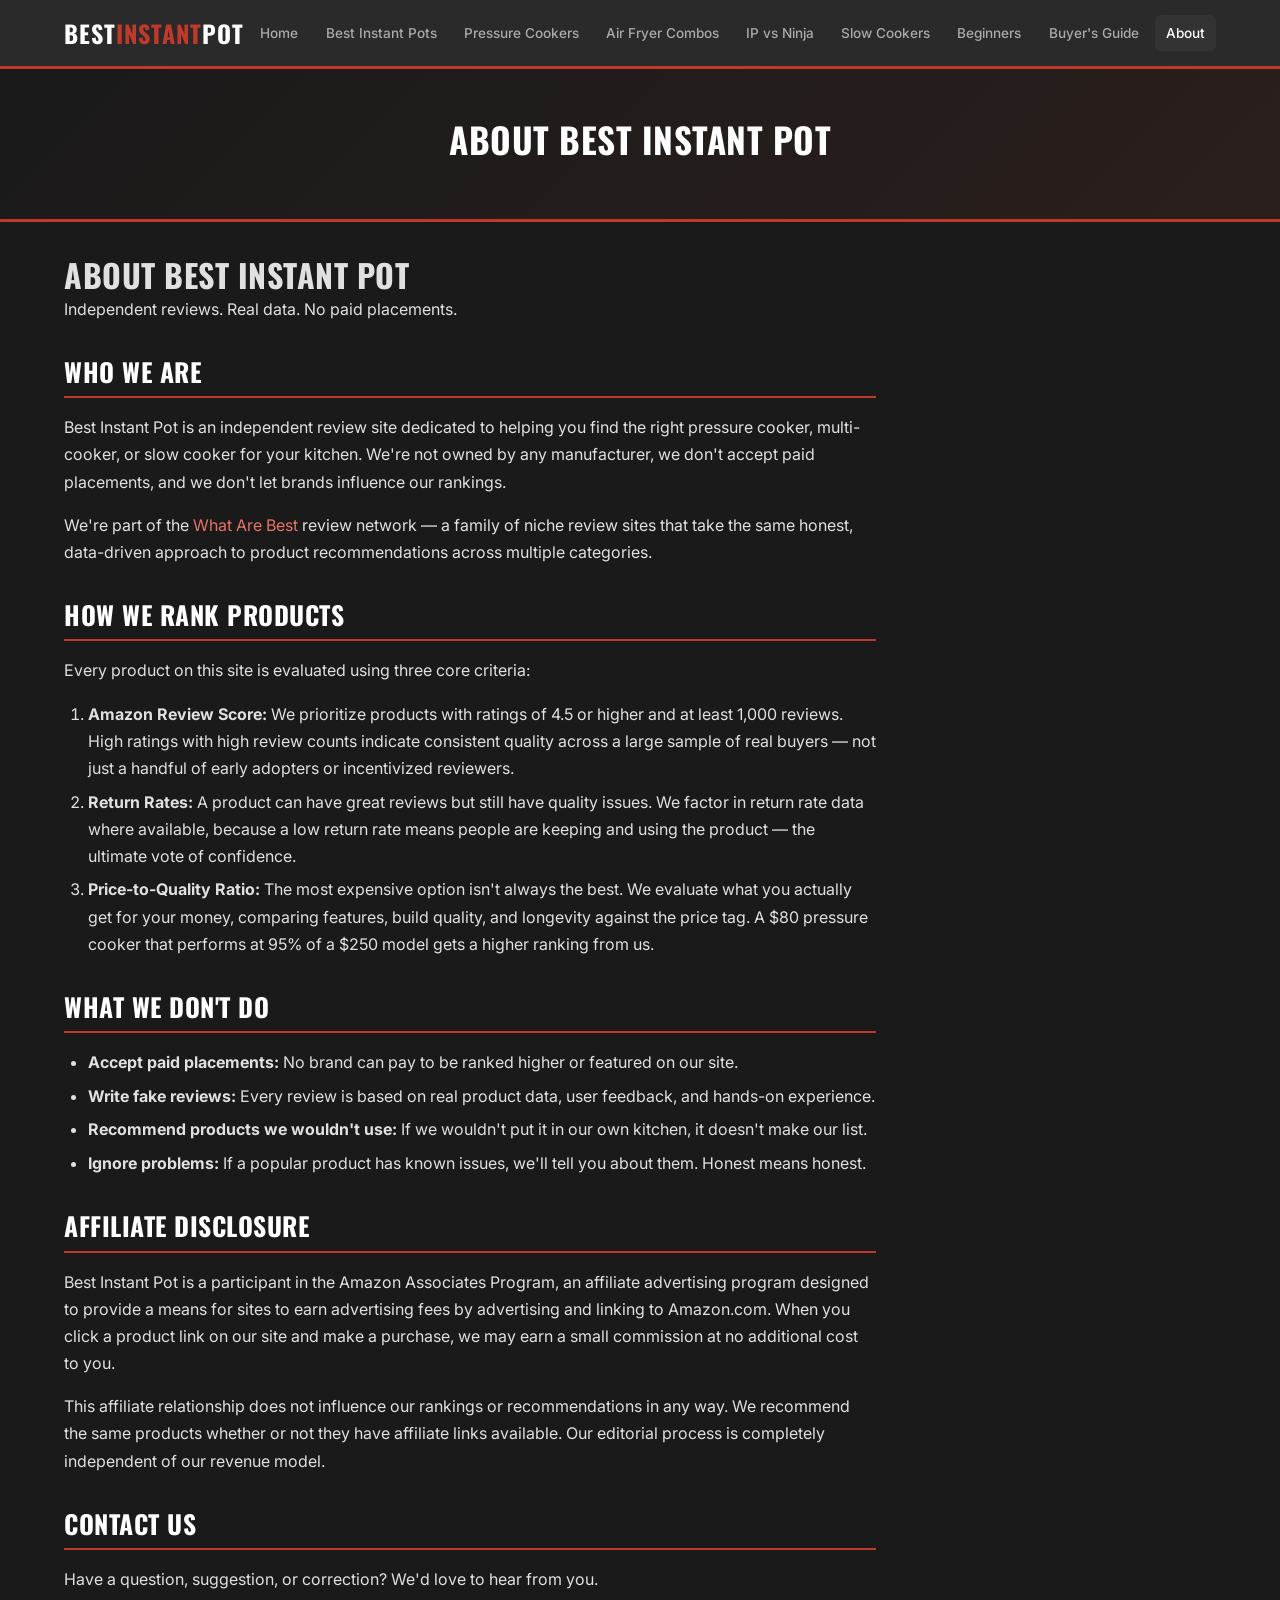
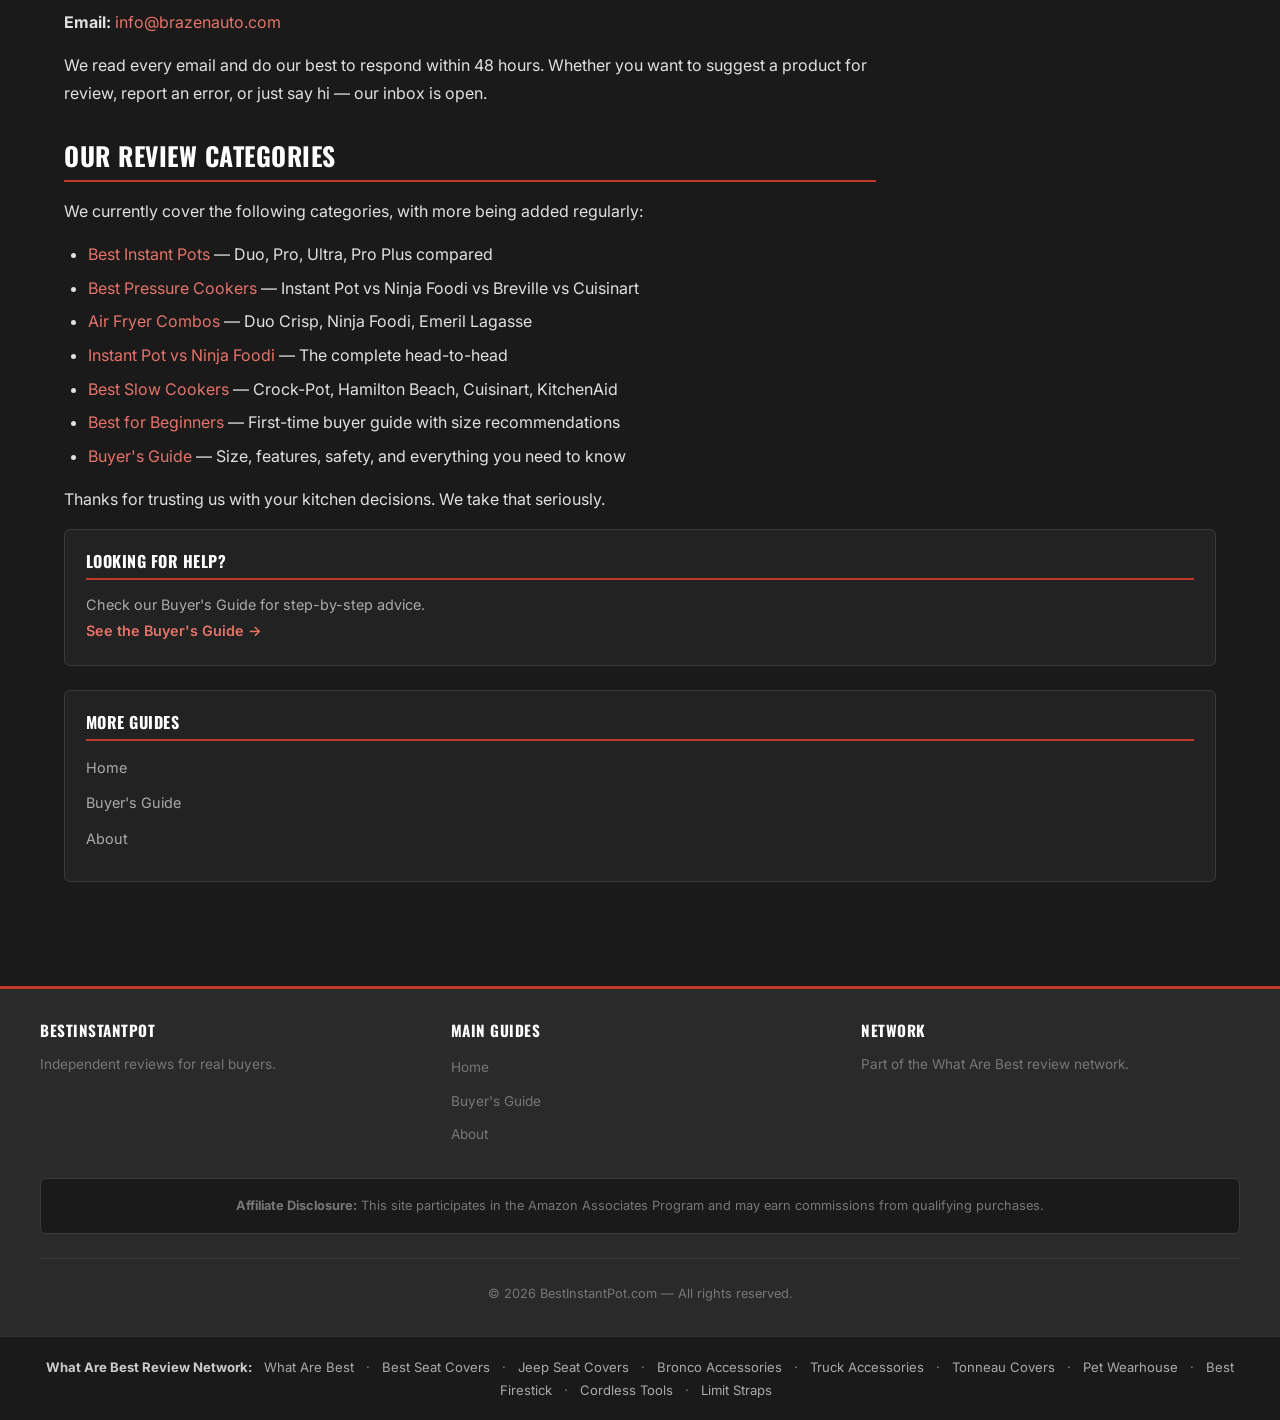
==== about.html @ 93390dc0 "Dark theme upgrade + SEO fixes (canonical URLs, CSS layout, network footer)" ====
<!DOCTYPE html>
<html lang="en">
<head>
<meta charset="UTF-8">
<meta name="viewport" content="width=device-width,initial-scale=1.0">
<title>About Best Instant Pot — Independent Pressure Cooker Reviews</title>
<meta name="description" content="We're an independent review site for pressure cookers, Instant Pots, and multi-cookers. No paid placements — just honest rankings based on real data.">
<link rel="canonical" href="https://bestinstantpot.com/about.html">
<link rel="preconnect" href="https://fonts.googleapis.com">
<link href="https://fonts.googleapis.com/css2?family=Inter:wght@400;500;600;700&family=Oswald:wght@400;500;600;700&display=swap" rel="stylesheet">
<link rel="stylesheet" href="css/style.css">
<meta property="og:type" content="article">
<meta property="og:title" content="About Best Instant Pot — Independent Pressure Cooker Reviews">
<meta property="og:url" content="https://bestinstantpot.com/about.html">
<meta property="og:description" content="We're an independent review site for pressure cookers, Instant Pots, and multi-cookers. No paid placements — just honest rankings based on real data.">
<meta property="og:site_name" content="BestInstantPot.com">
<meta name="twitter:card" content="summary">
<script type="application/ld+json">{"@context":"https://schema.org","@type":"Article","headline":"About Best Instant Pot — Independent Pressure Cooker Reviews","description":"We're an independent review site for pressure cookers, Instant Pots, and multi-cookers. No paid placements — just honest rankings based on real data.","publisher":{"@type":"Organization","name":"What Are Best"}}</script>
</head>
<body>
<header class="site-header">
  <div class="header-inner">
    <a href="index.html" class="logo">BEST<span>INSTANT</span>POT</a>
    <button class="nav-toggle" aria-label="Toggle navigation" aria-expanded="false">☰</button>
    <nav class="main-nav" role="navigation"><ul><li><a href="index.html">Home</a></li><li><a href="best-instant-pots.html">Best Instant Pots</a></li><li><a href="best-pressure-cookers.html">Pressure Cookers</a></li><li><a href="instant-pot-air-fryer-combos.html">Air Fryer Combos</a></li><li><a href="instant-pot-vs-ninja-foodi.html">IP vs Ninja</a></li><li><a href="best-slow-cookers.html">Slow Cookers</a></li><li><a href="best-for-beginners.html">Beginners</a></li><li><a href="buyers-guide.html">Buyer's Guide</a></li><li><a href="about.html">About</a></li></ul></nav>
  </div>
</header>
<section class="page-hero">
  <h1>About Best Instant Pot</h1>
</section>
<div class="container">
  <div class="content-grid">
    <main class="article-content">


<h1>About Best Instant Pot</h1>
    <p class="subtitle">Independent reviews. Real data. No paid placements.</p>

    <h2>Who We Are</h2>
    <p>Best Instant Pot is an independent review site dedicated to helping you find the right pressure cooker, multi-cooker, or slow cooker for your kitchen. We're not owned by any manufacturer, we don't accept paid placements, and we don't let brands influence our rankings.</p>

    <p>We're part of the <a href="https://whatarebest.com">What Are Best</a> review network — a family of niche review sites that take the same honest, data-driven approach to product recommendations across multiple categories.</p>

    <h2>How We Rank Products</h2>
    <p>Every product on this site is evaluated using three core criteria:</p>

    <ol>
      <li><strong>Amazon Review Score:</strong> We prioritize products with ratings of 4.5 or higher and at least 1,000 reviews. High ratings with high review counts indicate consistent quality across a large sample of real buyers — not just a handful of early adopters or incentivized reviewers.</li>
      <li><strong>Return Rates:</strong> A product can have great reviews but still have quality issues. We factor in return rate data where available, because a low return rate means people are keeping and using the product — the ultimate vote of confidence.</li>
      <li><strong>Price-to-Quality Ratio:</strong> The most expensive option isn't always the best. We evaluate what you actually get for your money, comparing features, build quality, and longevity against the price tag. A $80 pressure cooker that performs at 95% of a $250 model gets a higher ranking from us.</li>
    </ol>

    <h2>What We Don't Do</h2>
    <ul>
      <li><strong>Accept paid placements:</strong> No brand can pay to be ranked higher or featured on our site.</li>
      <li><strong>Write fake reviews:</strong> Every review is based on real product data, user feedback, and hands-on experience.</li>
      <li><strong>Recommend products we wouldn't use:</strong> If we wouldn't put it in our own kitchen, it doesn't make our list.</li>
      <li><strong>Ignore problems:</strong> If a popular product has known issues, we'll tell you about them. Honest means honest.</li>
    </ul>

    <h2>Affiliate Disclosure</h2>
    <p>Best Instant Pot is a participant in the Amazon Associates Program, an affiliate advertising program designed to provide a means for sites to earn advertising fees by advertising and linking to Amazon.com. When you click a product link on our site and make a purchase, we may earn a small commission at no additional cost to you.</p>

    <p>This affiliate relationship does not influence our rankings or recommendations in any way. We recommend the same products whether or not they have affiliate links available. Our editorial process is completely independent of our revenue model.</p>

    <h2>Contact Us</h2>
    <p>Have a question, suggestion, or correction? We'd love to hear from you.</p>
    <p><strong>Email:</strong> <a href="mailto:info@brazenauto.com">info@brazenauto.com</a></p>

    <p>We read every email and do our best to respond within 48 hours. Whether you want to suggest a product for review, report an error, or just say hi — our inbox is open.</p>

    <h2>Our Review Categories</h2>
    <p>We currently cover the following categories, with more being added regularly:</p>
    <ul>
      <li><a href="best-instant-pots.html">Best Instant Pots</a> — Duo, Pro, Ultra, Pro Plus compared</li>
      <li><a href="best-pressure-cookers.html">Best Pressure Cookers</a> — Instant Pot vs Ninja Foodi vs Breville vs Cuisinart</li>
      <li><a href="instant-pot-air-fryer-combos.html">Air Fryer Combos</a> — Duo Crisp, Ninja Foodi, Emeril Lagasse</li>
      <li><a href="instant-pot-vs-ninja-foodi.html">Instant Pot vs Ninja Foodi</a> — The complete head-to-head</li>
      <li><a href="best-slow-cookers.html">Best Slow Cookers</a> — Crock-Pot, Hamilton Beach, Cuisinart, KitchenAid</li>
      <li><a href="best-for-beginners.html">Best for Beginners</a> — First-time buyer guide with size recommendations</li>
      <li><a href="buyers-guide.html">Buyer's Guide</a> — Size, features, safety, and everything you need to know</li>
    </ul>

    <p>Thanks for trusting us with your kitchen decisions. We take that seriously.</p>
  </div>
</main>
    <aside class="sidebar">
      <div class="widget">
        <h4>Looking for Help?</h4>
        <p style="font-size:.9rem;color:var(--text-secondary)">Check our Buyer's Guide for step-by-step advice.</p>
        <a href="buyers-guide.html" style="color:var(--accent-light);font-weight:600;font-size:.9rem">See the Buyer's Guide →</a>
      </div>
      <div class="widget"><h4>More Guides</h4><ul><li><a href="index.html">Home</a></li><li><a href="buyers-guide.html">Buyer's Guide</a></li><li><a href="about.html">About</a></li></ul></div>
    </aside>
  </div>
</div>
<footer class="site-footer">
  <div class="footer-inner">
    <div class="footer-col"><h4>BEST<span>INSTANT</span>POT</h4><p>Independent reviews for real buyers.</p></div>
    <div class="footer-col"><h4>Main Guides</h4><ul><li><a href="index.html">Home</a></li><li><a href="buyers-guide.html">Buyer's Guide</a></li><li><a href="about.html">About</a></li></ul></div>
    <div class="footer-col"><h4>Network</h4><p>Part of the <a href="https://www.whatarebest.com" target="_blank" rel="noopener">What Are Best</a> review network.</p></div>
  </div>
  <div class="affiliate-disclosure"><p><strong>Affiliate Disclosure:</strong> This site participates in the Amazon Associates Program and may earn commissions from qualifying purchases.</p></div>
  <div class="footer-bottom"><p>&copy; 2026 BestInstantPot.com — All rights reserved.</p></div>
</footer>
<div class="network-links"><strong>What Are Best Review Network:</strong> <a href="https://whatarebest.com">What Are Best</a> · <a href="https://bestseatcover.com">Best Seat Covers</a> · <a href="https://jeepseatcover.com">Jeep Seat Covers</a> · <a href="https://bestbroncoaccessories.com">Bronco Accessories</a> · <a href="https://besttruckaccessories.com">Truck Accessories</a> · <a href="https://besttonneaucovers.com">Tonneau Covers</a> · <a href="https://petwearhouse.com">Pet Wearhouse</a> · <a href="https://bestfirestick.com">Best Firestick</a> · <a href="https://bestcordlesstools.com">Cordless Tools</a> · <a href="https://limitstraps.com">Limit Straps</a></div>
<script src="js/main.js"></script>
</body>
</html>
---- css/style.css ----
/* ===== RESET & BASE ===== */
*,*::before,*::after{box-sizing:border-box;margin:0;padding:0}
:root{
  --charcoal:#1a1a1a;
  --charcoal-light:#2a2a2a;
  --charcoal-mid:#333;
  --accent:#c0392b;
  --accent-dark:#a93226;
  --accent-light:#e57368;
  --accent-yellow:#f39c12;
  --text-primary:#e0e0e0;
  --text-secondary:#aaa;
  --text-muted:#777;
  --white:#fff;
  --border-color:#3a3a3a;
  --card-bg:#222;
  --font-main:'Inter',system-ui,-apple-system,sans-serif;
  --font-heading:'Oswald',system-ui,sans-serif;
  --max-width:1200px;
  --radius:6px;
}
html{scroll-behavior:smooth;font-size:16px}
body{font-family:var(--font-main);background:var(--charcoal);color:var(--text-primary);line-height:1.7;-webkit-font-smoothing:antialiased}
a{color:var(--accent-light);text-decoration:none;transition:color .2s}
a:hover{color:var(--accent-yellow)}
img{max-width:100%;height:auto;display:block}
h1,h2,h3,h4,h5{font-family:var(--font-heading);text-transform:uppercase;letter-spacing:.5px;line-height:1.3}
.site-header{background:var(--charcoal-light);border-bottom:3px solid var(--accent);position:sticky;top:0;z-index:1000;backdrop-filter:blur(10px)}
.header-inner{max-width:var(--max-width);margin:0 auto;padding:.8rem 1.5rem;display:flex;align-items:center;justify-content:space-between}
.logo{font-family:var(--font-heading);font-size:1.5rem;color:var(--white);font-weight:700;letter-spacing:1px}
.logo span{color:var(--accent)}
.nav-toggle{display:none;background:none;border:none;color:var(--white);font-size:1.5rem;cursor:pointer}
.main-nav ul{list-style:none;display:flex;gap:.3rem;flex-wrap:wrap}
.main-nav a{display:block;padding:.4rem .7rem;color:var(--text-secondary);font-size:.85rem;font-weight:500;border-radius:var(--radius);transition:all .2s}
.main-nav a:hover,.main-nav a.active{color:var(--white);background:var(--charcoal-mid)}
.hero{background:linear-gradient(135deg,var(--charcoal) 0%,#2a1f1c 50%,var(--charcoal-light) 100%);padding:4rem 1.5rem;text-align:center;border-bottom:3px solid var(--accent)}
.hero h1{font-size:2.8rem;color:var(--white);margin-bottom:1rem}
.hero h1 span{color:var(--accent)}
.hero p{font-size:1.15rem;color:var(--text-secondary);max-width:760px;margin:0 auto 2rem}
.hero-cta{display:inline-block;background:var(--accent);color:var(--white);padding:.8rem 2rem;border-radius:var(--radius);font-weight:600;font-size:1rem;transition:all .2s;text-transform:uppercase;letter-spacing:1px}
.hero-cta:hover{background:var(--accent-dark);color:var(--white);transform:translateY(-2px);box-shadow:0 4px 15px rgba(192,57,43,.4)}
.page-hero{background:linear-gradient(135deg,var(--charcoal) 0%,#2a1f1c 100%);padding:3rem 1.5rem;text-align:center;border-bottom:3px solid var(--accent)}
.page-hero h1{font-size:2.2rem;color:var(--white);margin-bottom:.5rem}
.page-hero .subtitle{color:var(--text-secondary);font-size:1.05rem}
.breadcrumbs{max-width:var(--max-width);margin:0 auto;padding:.8rem 1.5rem;font-size:.82rem;color:var(--text-muted)}
.breadcrumbs a{color:var(--text-secondary)}
.breadcrumbs a:hover{color:var(--accent-light)}
.container{max-width:var(--max-width);margin:0 auto;padding:2rem 1.5rem}
.content-grid{display:grid;grid-template-columns:1fr 300px;gap:2.5rem;align-items:start}
.article-content{min-width:0}
.article-content h2{font-size:1.6rem;color:var(--white);margin:2rem 0 1rem;padding-bottom:.5rem;border-bottom:2px solid var(--accent)}
.article-content h3{font-size:1.2rem;color:var(--accent-light);margin:1.5rem 0 .7rem}
.article-content p{margin-bottom:1rem;color:var(--text-primary)}
.article-content ul,.article-content ol{margin:0 0 1rem 1.5rem;color:var(--text-primary)}
.article-content li{margin-bottom:.4rem}
.product-card,.cat-card,.sidebar .widget,.brand-section{background:var(--card-bg);border:1px solid var(--border-color);border-radius:var(--radius)}
.product-card{padding:1.5rem;margin-bottom:1.5rem;transition:border-color .2s,transform .2s}
.product-card:hover{border-color:var(--accent);transform:translateY(-2px)}
.product-card .card-badge{display:inline-block;background:var(--accent);color:var(--white);font-size:.75rem;font-weight:700;padding:.2rem .6rem;border-radius:3px;margin-bottom:.8rem;text-transform:uppercase;letter-spacing:.5px}
.product-card h3{font-size:1.25rem;color:var(--white);margin-bottom:.5rem;font-family:var(--font-heading)}
.product-card .rating{color:var(--accent-yellow);font-size:.9rem;margin-bottom:.5rem}
.product-card .price,.product-card .specs{font-size:.95rem;color:var(--accent-light);font-weight:700;margin-bottom:.5rem}
.product-card p{font-size:.95rem;color:var(--text-secondary);margin-bottom:1rem}
.btn-amazon,.btn{display:inline-block;background:var(--accent);color:var(--white);padding:.55rem 1.2rem;border-radius:var(--radius);font-weight:600;font-size:.85rem;transition:all .2s}
.btn-amazon:hover,.btn:hover{background:var(--accent-dark);color:var(--white)}
.category-grid{display:grid;grid-template-columns:repeat(auto-fill,minmax(280px,1fr));gap:1.5rem;margin:2rem 0}
.cat-card{padding:1.8rem;text-align:center;transition:all .2s}
.cat-card:hover{border-color:var(--accent);transform:translateY(-3px);box-shadow:0 8px 25px rgba(0,0,0,.3)}
.cat-card .icon{font-size:2.5rem;margin-bottom:.8rem}
.cat-card h3{font-size:1.1rem;color:var(--white);margin-bottom:.5rem}
.cat-card p{font-size:.9rem;color:var(--text-secondary);margin-bottom:1rem}
.cat-card a{color:var(--accent-light);font-weight:600;font-size:.9rem}
.comparison-table{width:100%;border-collapse:collapse;margin:1.5rem 0;font-size:.9rem}
.comparison-table th{background:var(--accent);color:var(--white);padding:.7rem;text-align:left;font-family:var(--font-heading);text-transform:uppercase;font-size:.8rem;letter-spacing:.5px}
.comparison-table td{padding:.7rem;border-bottom:1px solid var(--border-color);color:var(--text-primary)}
.comparison-table tr:hover td{background:var(--charcoal-mid)}
.sidebar .widget{padding:1.3rem;margin-bottom:1.5rem}
.sidebar .widget h4{font-family:var(--font-heading);color:var(--white);font-size:1rem;margin-bottom:.8rem;padding-bottom:.4rem;border-bottom:2px solid var(--accent)}
.sidebar .widget ul{list-style:none}.sidebar .widget li{margin-bottom:.5rem}.sidebar .widget a{color:var(--text-secondary);font-size:.9rem}.sidebar .widget a:hover{color:var(--accent-light)}
.brand-section{padding:2rem;margin:2rem 0}
.brand-grid{display:grid;grid-template-columns:repeat(auto-fill,minmax(220px,1fr));gap:1rem}
.brand-card{background:var(--charcoal-mid);border-radius:var(--radius);padding:1.2rem;text-align:center;border:2px solid transparent;transition:all .2s}
.brand-card:hover{border-color:var(--accent)}
.brand-card .brand-name{font-family:var(--font-heading);font-size:1.2rem;color:var(--white);margin-bottom:.3rem}
.brand-card .brand-color{display:inline-block;width:40px;height:4px;border-radius:2px;margin-bottom:.5rem}
.brand-card p{font-size:.85rem;color:var(--text-secondary)}
.verdict-box{background:linear-gradient(135deg,var(--charcoal-mid),var(--card-bg));border:2px solid var(--accent);border-radius:var(--radius);padding:1.5rem;margin:1.5rem 0}
.verdict-box h3{color:var(--accent-yellow);margin-bottom:.5rem}
.site-footer{background:var(--charcoal-light);border-top:3px solid var(--accent);padding:2rem 1.5rem;margin-top:3rem}
.footer-inner{max-width:var(--max-width);margin:0 auto;display:grid;grid-template-columns:repeat(auto-fit,minmax(250px,1fr));gap:2rem}
.footer-col h4{font-family:var(--font-heading);color:var(--white);margin-bottom:.8rem;font-size:.95rem}
.footer-col p,.footer-col a{font-size:.85rem;color:var(--text-muted)}
.footer-col ul{list-style:none}.footer-col li{margin-bottom:.4rem}.footer-col a:hover{color:var(--accent-light)}
.affiliate-disclosure{background:var(--charcoal);border:1px solid var(--border-color);border-radius:var(--radius);padding:1rem;margin-top:1.5rem;max-width:var(--max-width);margin-left:auto;margin-right:auto}
.affiliate-disclosure p{font-size:.8rem;color:var(--text-muted);text-align:center}
.footer-bottom{text-align:center;padding-top:1.5rem;margin-top:1.5rem;border-top:1px solid var(--border-color);max-width:var(--max-width);margin-left:auto;margin-right:auto}
.footer-bottom p{font-size:.8rem;color:var(--text-muted)}
/* ===== PROS/CONS ===== */
.pros-cons{display:grid;grid-template-columns:1fr 1fr;gap:1rem;margin:1rem 0}
.pros,.cons{padding:1rem;border-radius:var(--radius)}
.pros{background:rgba(39,174,96,.1);border:1px solid rgba(39,174,96,.3)}
.cons{background:rgba(192,57,43,.1);border:1px solid rgba(192,57,43,.3)}
.pros h4{color:#27ae60;margin-bottom:.5rem}
.cons h4{color:var(--accent-light);margin-bottom:.5rem}
.pros li,.cons li{font-size:.9rem;margin-bottom:.3rem}
.pros ul,.cons ul{list-style:none;padding:0;margin:0}

/* ===== CROSS-LINKS BOX ===== */
.cross-links-box{background:var(--card-bg);border:1px solid var(--border-color);border-radius:var(--radius);padding:1.2rem 1.5rem;margin:2rem auto;max-width:var(--max-width)}
.cross-links-box strong{font-size:.95rem;color:var(--white)}
.cross-links-box ul{margin:.6rem 0 0 1.2rem;font-size:.92rem;line-height:1.8;list-style:disc}
.cross-links-box a{color:var(--accent-light)}
.cross-links-box a:hover{color:var(--accent-yellow)}

.network-links{background:#1a1a1a;padding:1.2rem;text-align:center;font-size:.82rem;color:#888;border-top:1px solid #333}
.network-links strong{color:#ccc}.network-links a{color:#aaa;margin:0 .5rem}
@media(max-width:900px){.content-grid{grid-template-columns:1fr}.sidebar{order:-1}.pros-cons{grid-template-columns:1fr}}
@media(max-width:768px){.nav-toggle{display:block}.main-nav{display:none;position:absolute;top:100%;left:0;right:0;background:var(--charcoal-light);border-bottom:3px solid var(--accent);padding:1rem}.main-nav.open{display:block}.main-nav ul{flex-direction:column;gap:0}.main-nav a{padding:.7rem 1rem;border-radius:0;border-bottom:1px solid var(--border-color)}.hero h1{font-size:1.8rem}.page-hero h1{font-size:1.6rem}.header-inner{position:relative}.category-grid,.brand-grid{grid-template-columns:1fr}.comparison-table{font-size:.8rem}.comparison-table th,.comparison-table td{padding:.5rem}}
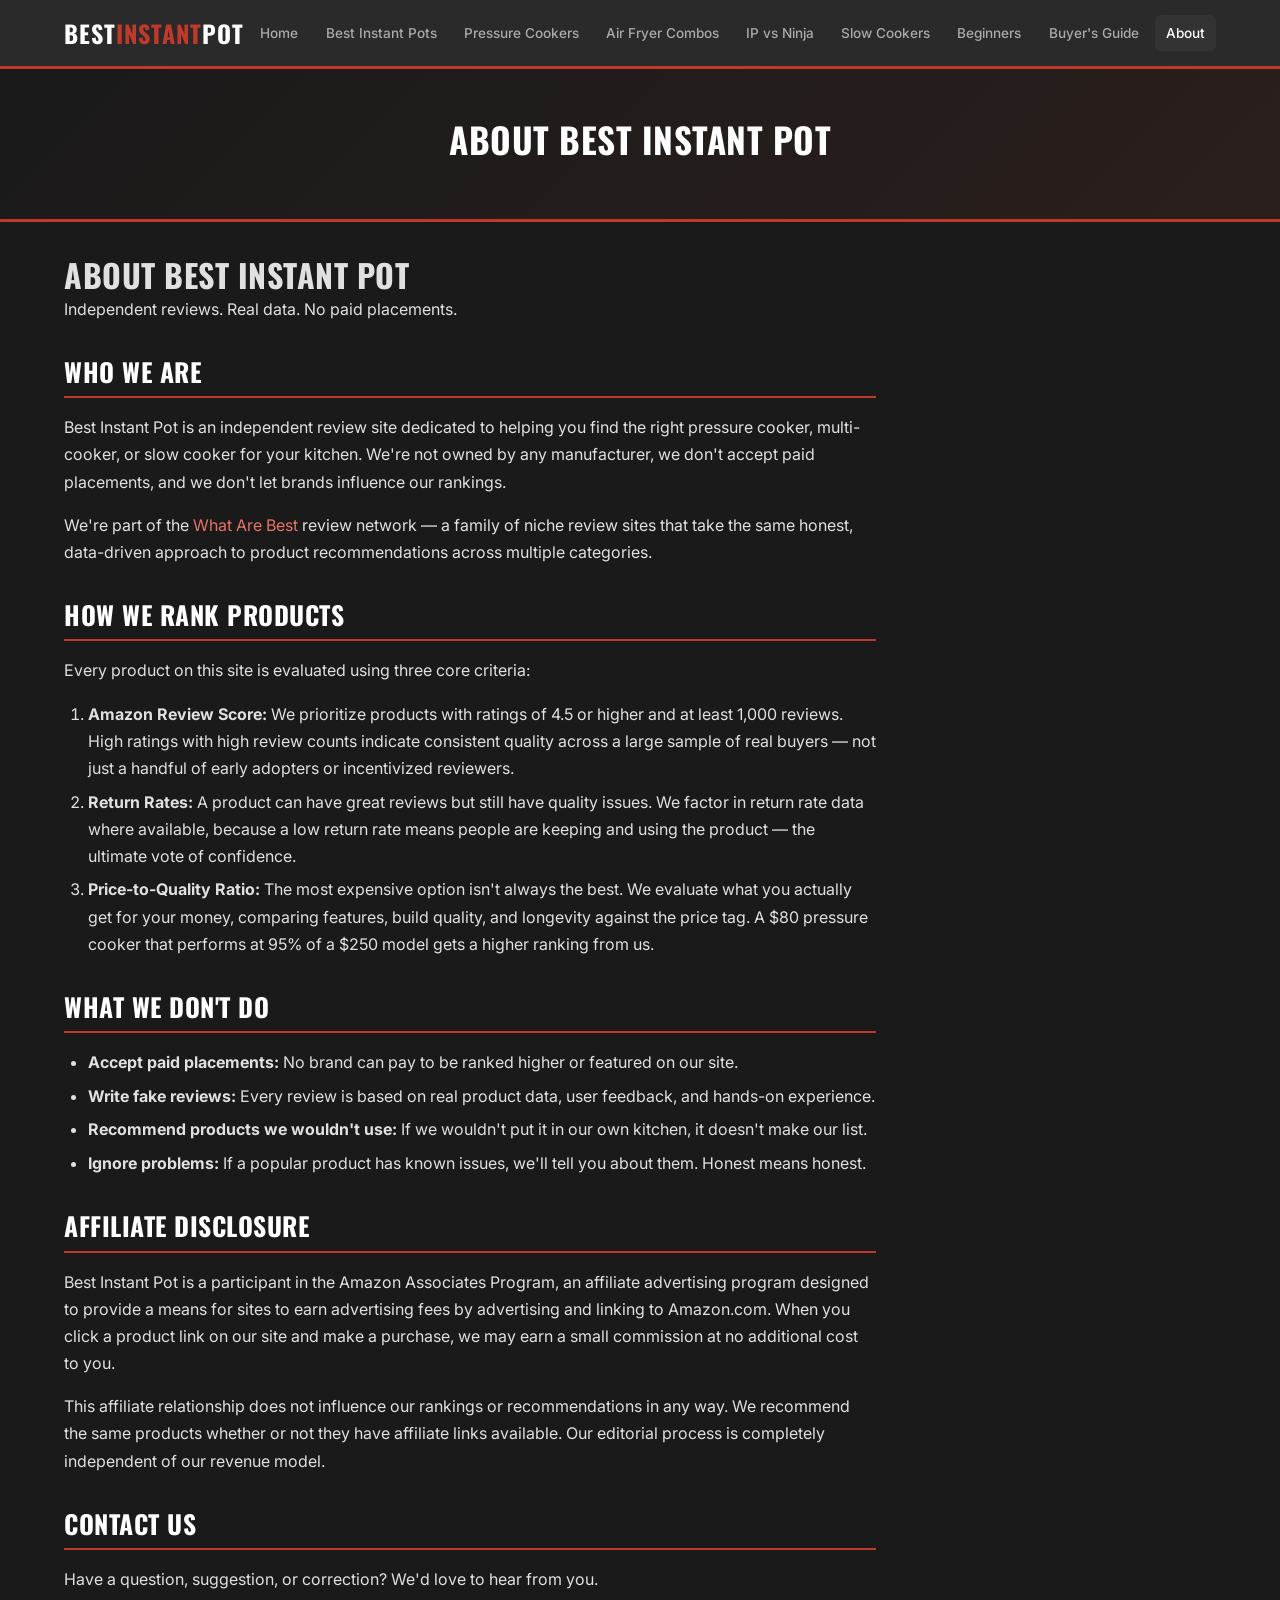
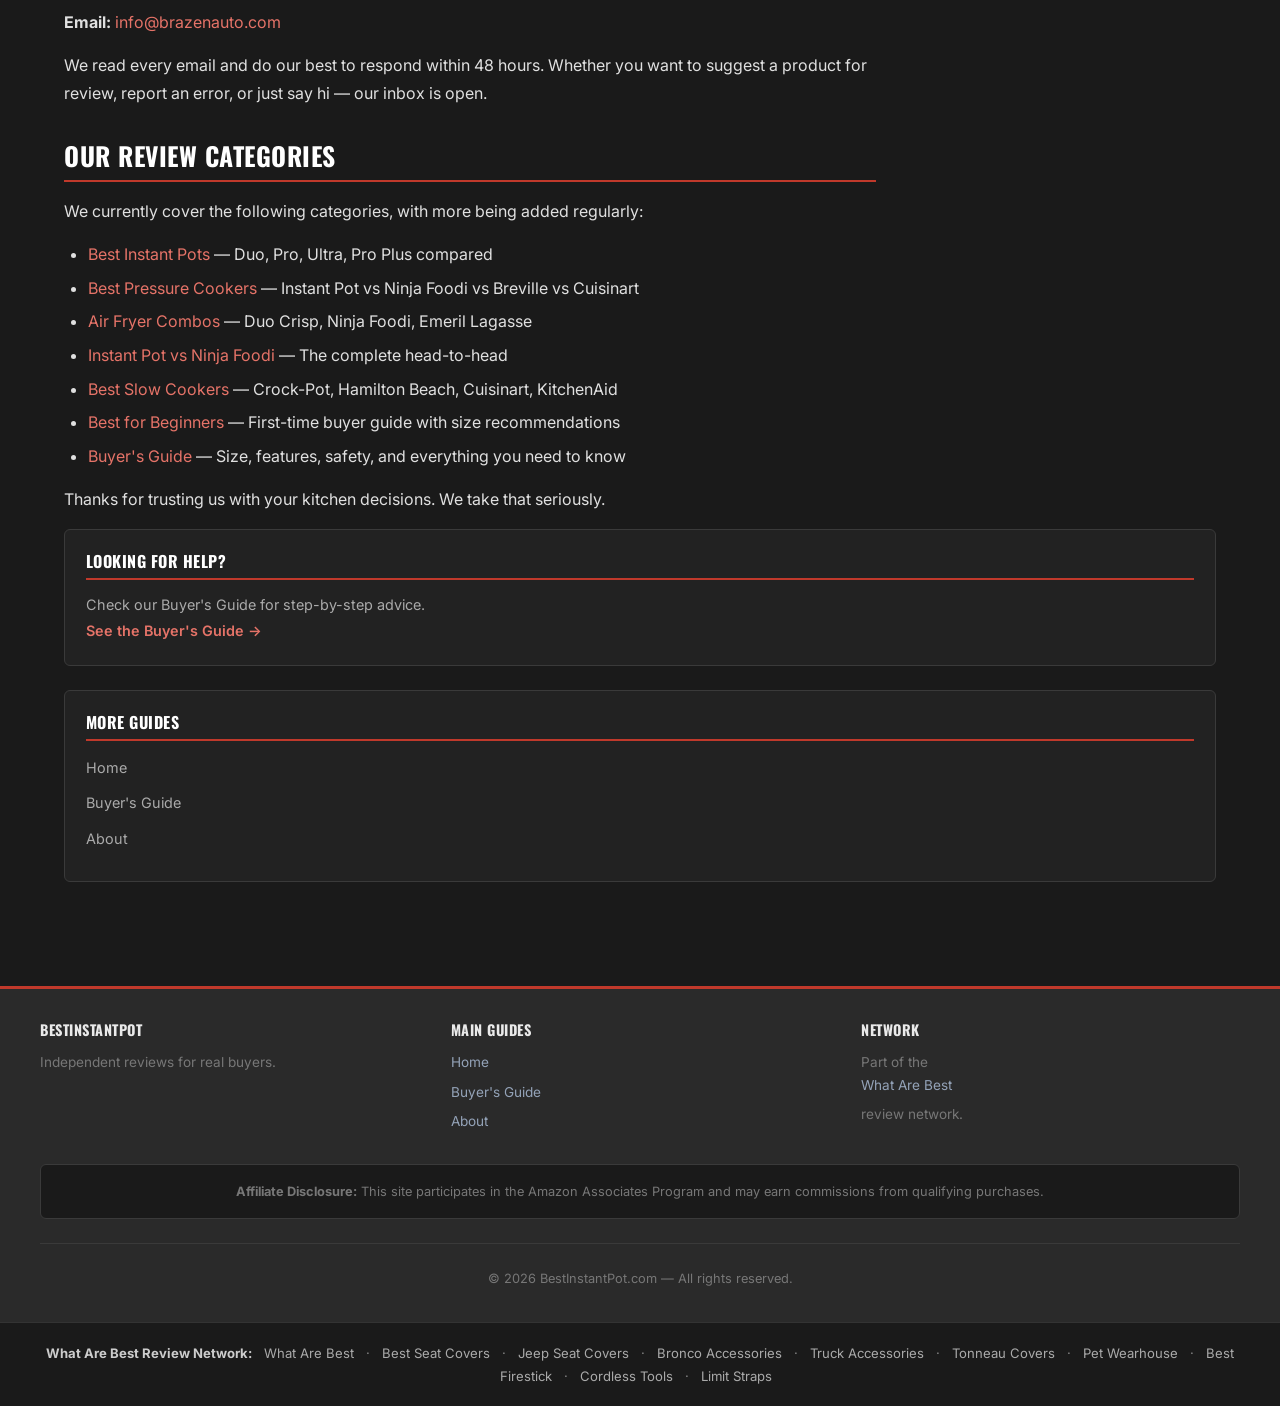
==== commit 1909a5ef: "Visual overhaul: hero backgrounds, star ratings, badges, back-to-top, sticky header, enhanced footer" ====
--- a/about.html
+++ b/about.html
@@ -16,6 +16,28 @@
 <meta property="og:site_name" content="BestInstantPot.com">
 <meta name="twitter:card" content="summary">
 <script type="application/ld+json">{"@context":"https://schema.org","@type":"Article","headline":"About Best Instant Pot — Independent Pressure Cooker Reviews","description":"We're an independent review site for pressure cookers, Instant Pots, and multi-cookers. No paid placements — just honest rankings based on real data.","publisher":{"@type":"Organization","name":"What Are Best"}}</script>
+<style>
+/* === VISUAL OVERHAUL ENHANCEMENTS === */
+html{scroll-behavior:smooth}
+.hero{background:linear-gradient(rgba(0,0,0,0.55),rgba(0,0,0,0.55)),url('https://images.unsplash.com/photo-1556909114-f6e7ad7d3136?w=1400&q=80') center/cover no-repeat!important;min-height:400px;display:flex;align-items:center;justify-content:center;flex-direction:column;color:#fff!important;position:relative}
+.hero *{color:#fff!important}
+.hero h1,.hero h2{text-shadow:0 2px 8px rgba(0,0,0,.4)}
+.hero p{text-shadow:0 1px 4px rgba(0,0,0,.3)}
+.stars{color:#F59E0B;font-size:1rem;letter-spacing:1px;margin-bottom:4px}
+.stars .count{color:#64748b;font-size:.8rem;margin-left:4px;letter-spacing:0}
+.pick-badge{display:inline-block;background:linear-gradient(135deg,#E8600A,#F59E0B);color:#fff;padding:4px 12px;border-radius:20px;font-size:.75rem;font-weight:700;text-transform:uppercase;letter-spacing:.5px;margin-bottom:8px}
+.card,.cd{transition:transform .2s,box-shadow .2s!important}
+.card:hover,.cd:hover{transform:translateY(-3px);box-shadow:0 8px 30px rgba(0,0,0,.12)!important}
+.updated-badge{display:inline-block;background:#ECFDF5;color:#065F46;padding:4px 12px;border-radius:20px;font-size:.78rem;font-weight:600;margin:8px 0}
+.back-to-top{position:fixed;bottom:24px;right:24px;background:#2563EB;color:#fff;width:44px;height:44px;border-radius:50%;display:flex;align-items:center;justify-content:center;font-size:1.2rem;text-decoration:none!important;box-shadow:0 4px 12px rgba(37,99,235,.4);opacity:0;transition:opacity .3s;z-index:999}
+.back-to-top.visible{opacity:1}
+header,nav{transition:box-shadow .3s}
+header.scrolled,nav.scrolled{box-shadow:0 2px 20px rgba(0,0,0,.1)!important}
+.footer-grid{display:grid;grid-template-columns:repeat(auto-fit,minmax(200px,1fr));gap:24px;text-align:left;margin-bottom:24px}
+.footer-col h4{font-size:.9rem;margin-bottom:12px;opacity:.9}
+.footer-col a{display:block;color:#94A3B8;font-size:.85rem;margin-bottom:6px;text-decoration:none}
+.footer-col a:hover{color:#fff}
+</style>
 </head>
 <body>
 <header class="site-header">
@@ -105,5 +127,13 @@
 </footer>
 <div class="network-links"><strong>What Are Best Review Network:</strong> <a href="https://whatarebest.com">What Are Best</a> · <a href="https://bestseatcover.com">Best Seat Covers</a> · <a href="https://jeepseatcover.com">Jeep Seat Covers</a> · <a href="https://bestbroncoaccessories.com">Bronco Accessories</a> · <a href="https://besttruckaccessories.com">Truck Accessories</a> · <a href="https://besttonneaucovers.com">Tonneau Covers</a> · <a href="https://petwearhouse.com">Pet Wearhouse</a> · <a href="https://bestfirestick.com">Best Firestick</a> · <a href="https://bestcordlesstools.com">Cordless Tools</a> · <a href="https://limitstraps.com">Limit Straps</a></div>
 <script src="js/main.js"></script>
+
+<a href="#" class="back-to-top" id="btt" aria-label="Back to top">↑</a>
+<script>
+(function(){var b=document.getElementById('btt'),h=document.querySelector('header,nav');
+window.addEventListener('scroll',function(){b.classList.toggle('visible',window.scrollY>400);if(h)h.classList.toggle('scrolled',window.scrollY>50)});
+b.addEventListener('click',function(e){e.preventDefault();window.scrollTo({top:0,behavior:'smooth'})})})();
+</script>
+
 </body>
 </html>
--- a/css/style.css
+++ b/css/style.css
@@ -116,3 +116,14 @@
 .network-links strong{color:#ccc}.network-links a{color:#aaa;margin:0 .5rem}
 @media(max-width:900px){.content-grid{grid-template-columns:1fr}.sidebar{order:-1}.pros-cons{grid-template-columns:1fr}}
 @media(max-width:768px){.nav-toggle{display:block}.main-nav{display:none;position:absolute;top:100%;left:0;right:0;background:var(--charcoal-light);border-bottom:3px solid var(--accent);padding:1rem}.main-nav.open{display:block}.main-nav ul{flex-direction:column;gap:0}.main-nav a{padding:.7rem 1rem;border-radius:0;border-bottom:1px solid var(--border-color)}.hero h1{font-size:1.8rem}.page-hero h1{font-size:1.6rem}.header-inner{position:relative}.category-grid,.brand-grid{grid-template-columns:1fr}.comparison-table{font-size:.8rem}.comparison-table th,.comparison-table td{padding:.5rem}}
+
+
+/* Buy Button Styles */
+.buy-btn{display:inline-block;padding:12px 24px;border-radius:6px;font-weight:700;font-size:15px;text-decoration:none;text-align:center;transition:opacity .2s,transform .1s;margin:8px 4px;cursor:pointer}
+.buy-btn:hover{opacity:.85;transform:translateY(-1px)}
+.buy-btn-primary{background:#e8600a;color:#fff !important}
+.buy-btn-amazon{background:#f0c14b;color:#111 !important;border:1px solid #a88734}
+.buy-btn-store{background:#2563eb;color:#fff !important}
+.buy-btn-bullstrap{background:#1a1a1a;color:#fff !important}
+.card-buttons{display:flex;gap:8px;flex-wrap:wrap;margin-top:10px;align-items:center}
+.card-buttons a{flex:1;min-width:120px;text-align:center;font-size:13px;padding:10px 12px}
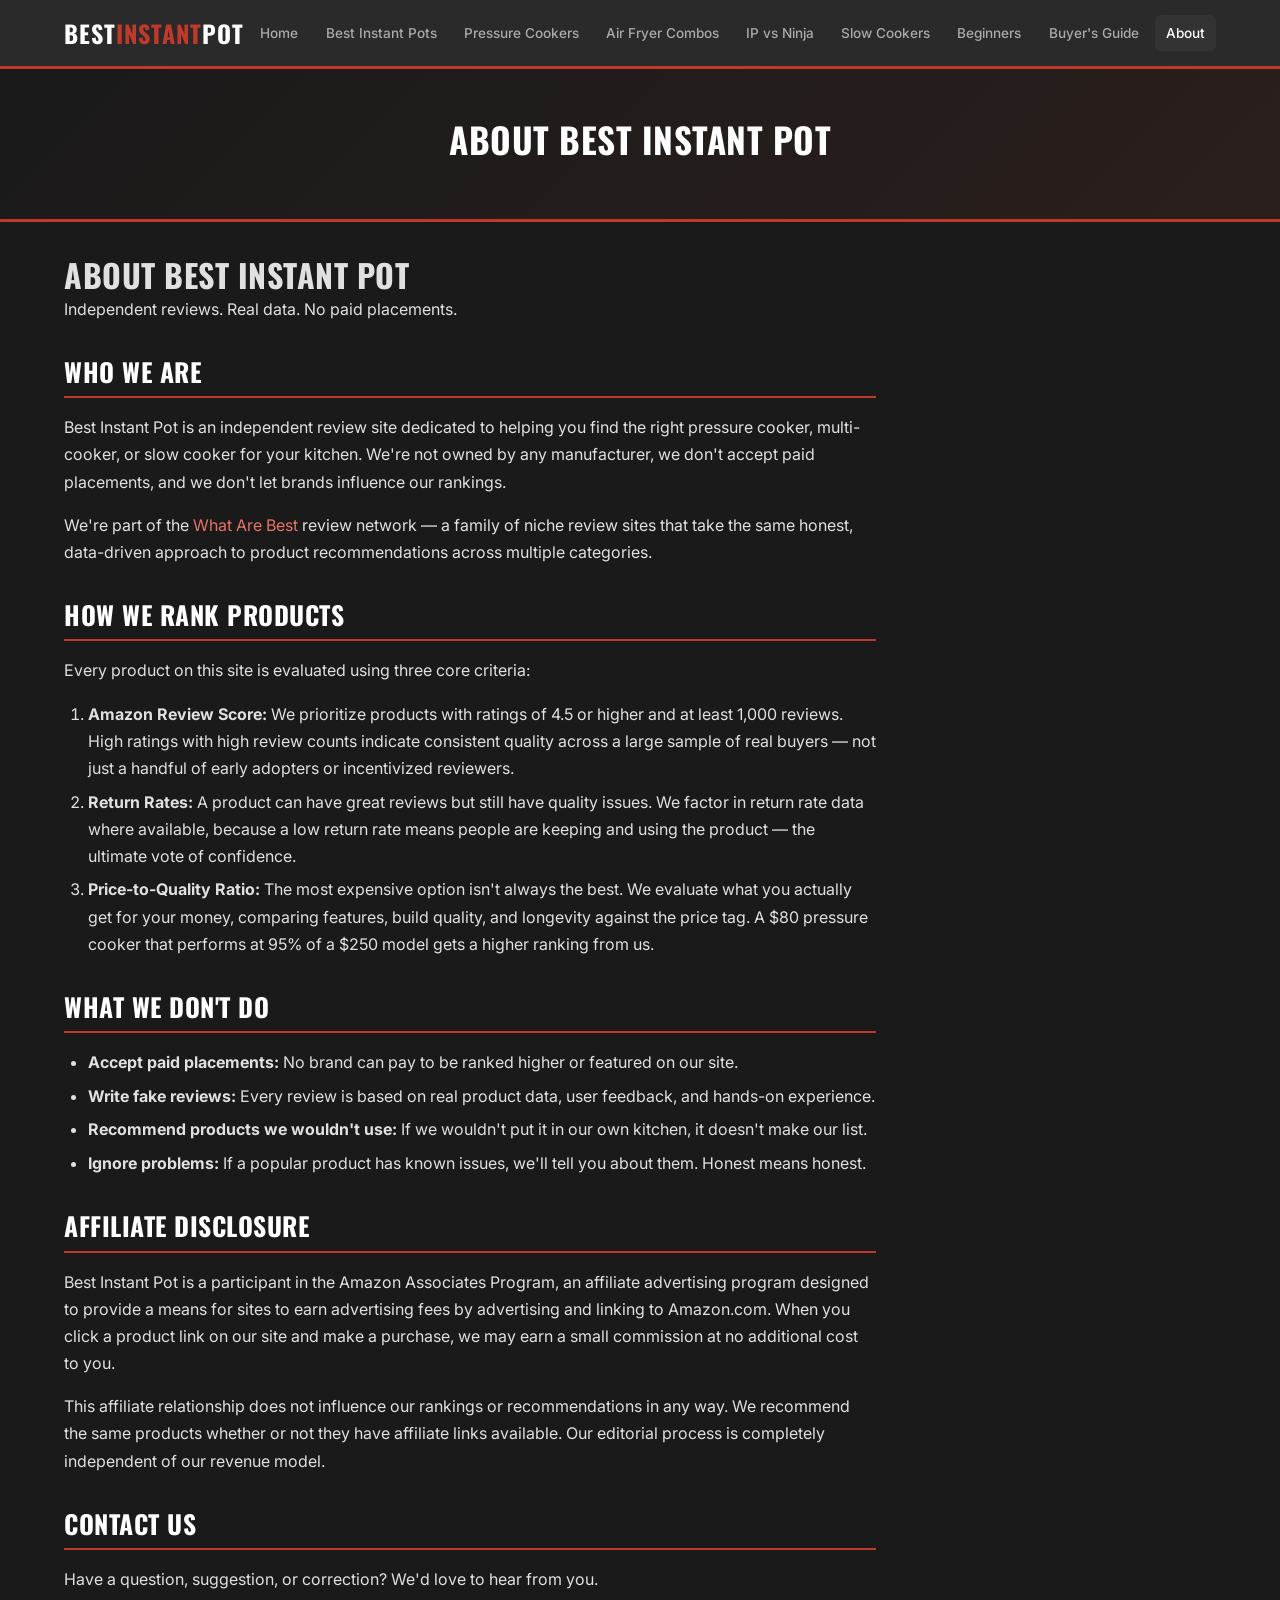
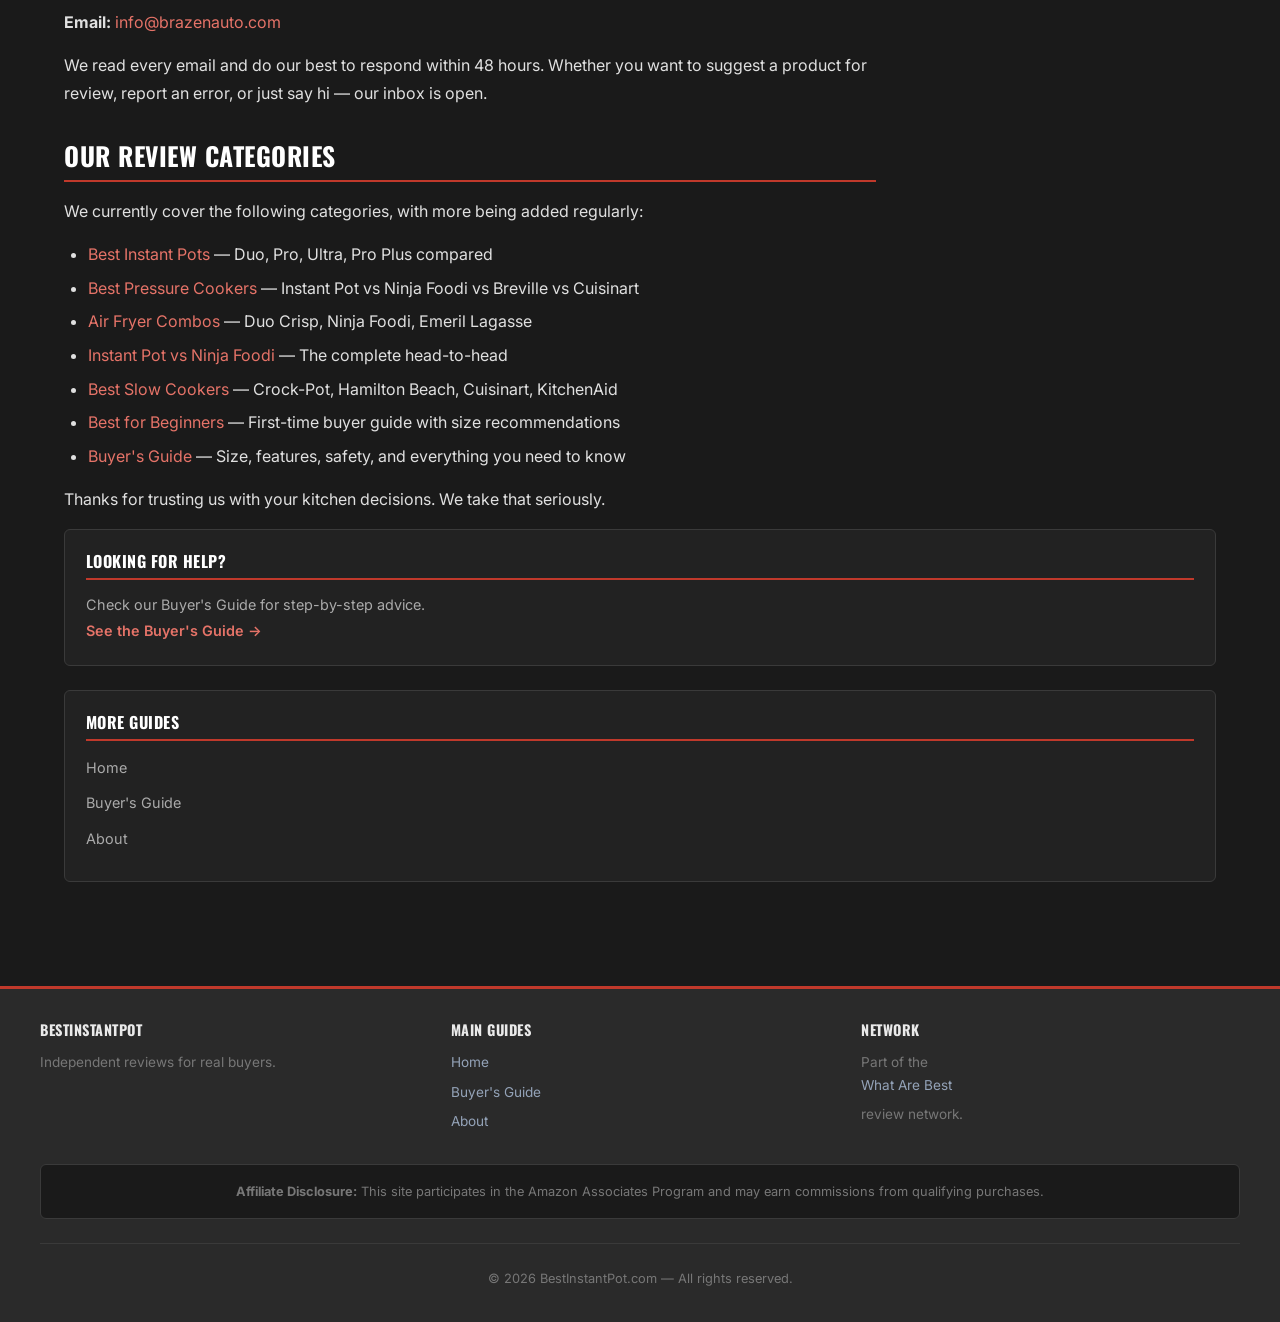
==== commit da600526: "Remove petwearhouse.com from network footer — replaced with tacticalseats.com" ====
--- a/about.html
+++ b/about.html
@@ -125,7 +125,6 @@
   <div class="affiliate-disclosure"><p><strong>Affiliate Disclosure:</strong> This site participates in the Amazon Associates Program and may earn commissions from qualifying purchases.</p></div>
   <div class="footer-bottom"><p>&copy; 2026 BestInstantPot.com — All rights reserved.</p></div>
 </footer>
-<div class="network-links"><strong>What Are Best Review Network:</strong> <a href="https://whatarebest.com">What Are Best</a> · <a href="https://bestseatcover.com">Best Seat Covers</a> · <a href="https://jeepseatcover.com">Jeep Seat Covers</a> · <a href="https://bestbroncoaccessories.com">Bronco Accessories</a> · <a href="https://besttruckaccessories.com">Truck Accessories</a> · <a href="https://besttonneaucovers.com">Tonneau Covers</a> · <a href="https://petwearhouse.com">Pet Wearhouse</a> · <a href="https://bestfirestick.com">Best Firestick</a> · <a href="https://bestcordlesstools.com">Cordless Tools</a> · <a href="https://limitstraps.com">Limit Straps</a></div>
 <script src="js/main.js"></script>
 
 <a href="#" class="back-to-top" id="btt" aria-label="Back to top">↑</a>
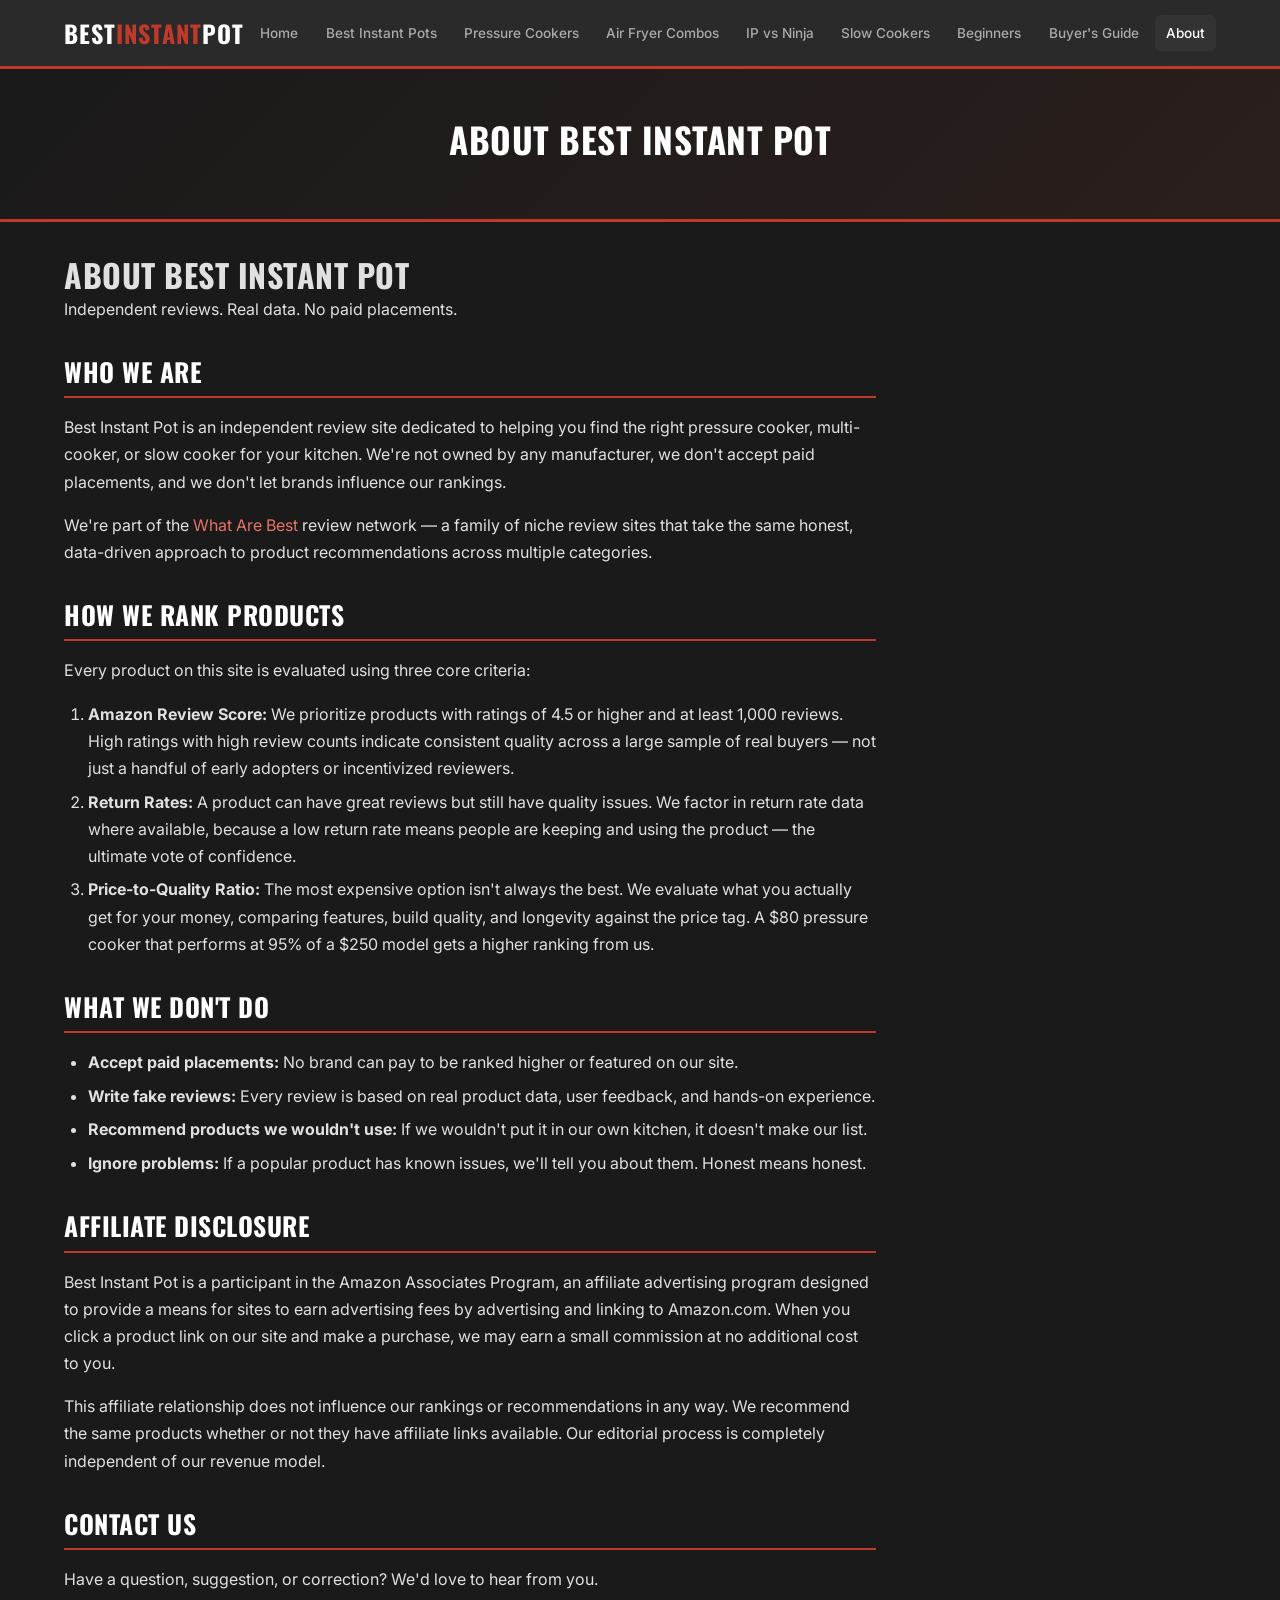
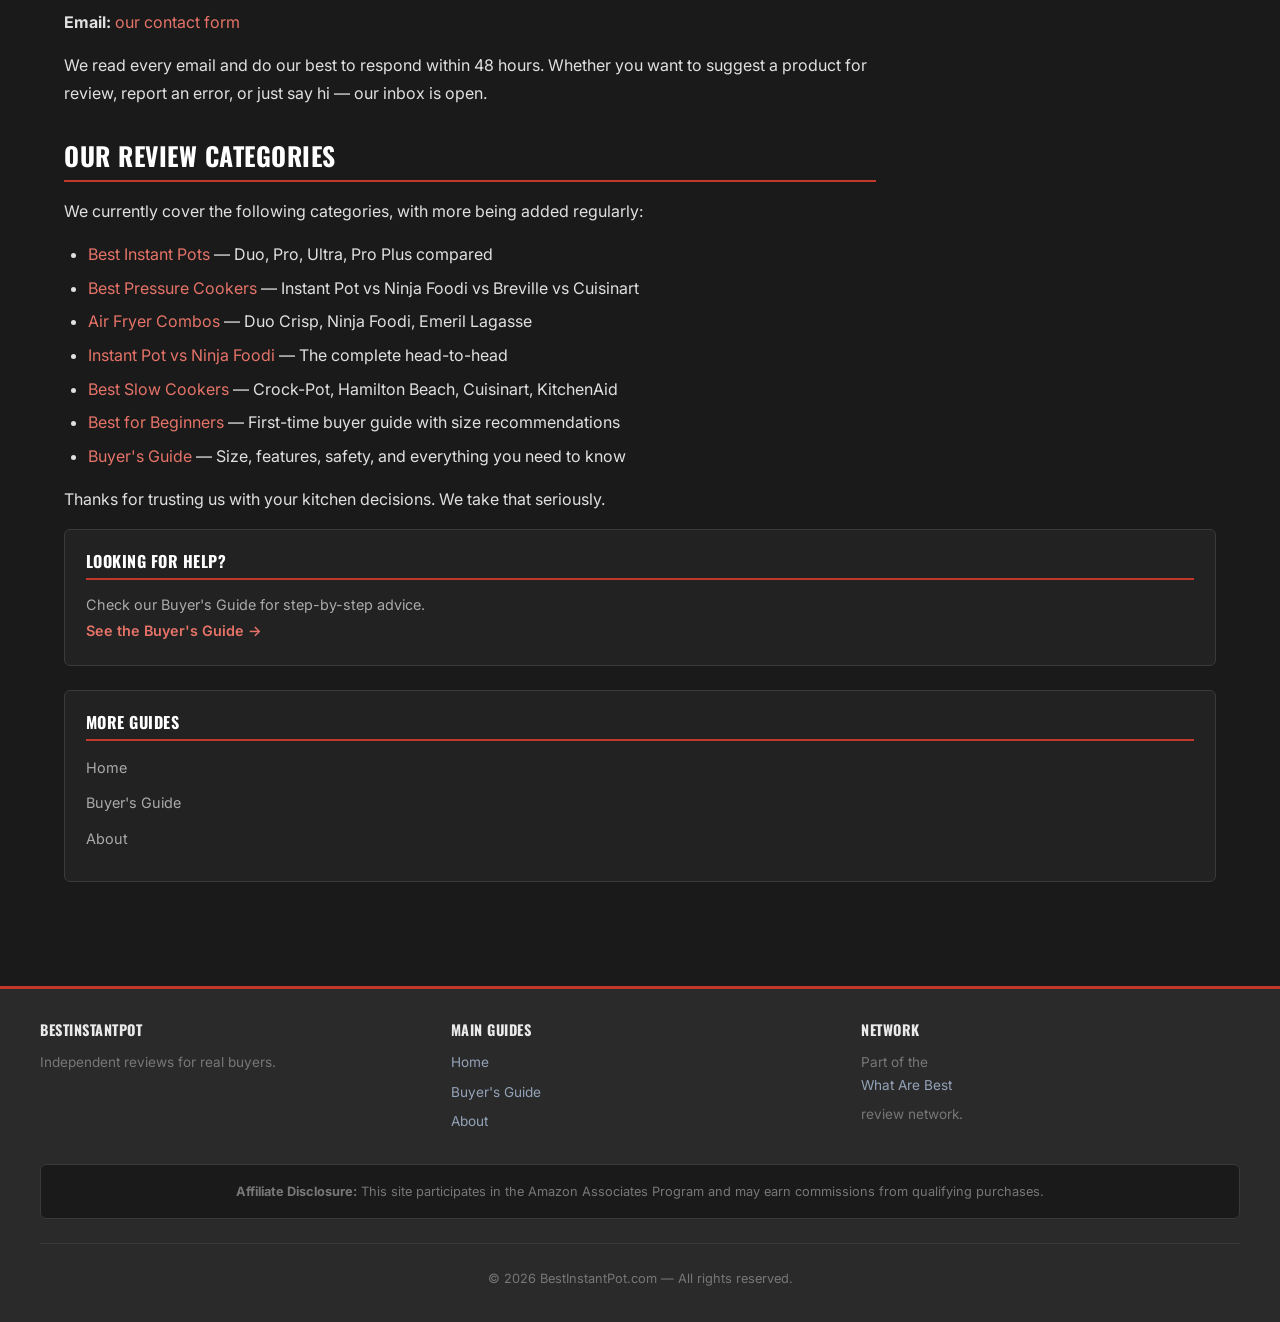
==== commit d54f6afc: "Add central contact form stub + scrub exposed emails (Web3Forms key pending)" ====
--- a/about.html
+++ b/about.html
@@ -19,7 +19,7 @@
 <style>
 /* === VISUAL OVERHAUL ENHANCEMENTS === */
 html{scroll-behavior:smooth}
-.hero{background:linear-gradient(rgba(0,0,0,0.55),rgba(0,0,0,0.55)),url('https://images.unsplash.com/photo-1556909114-f6e7ad7d3136?w=1400&q=80') center/cover no-repeat!important;min-height:400px;display:flex;align-items:center;justify-content:center;flex-direction:column;color:#fff!important;position:relative}
+.hero{background:linear-gradient(rgba(0,0,0,0.55),rgba(0,0,0,0.55)),linear-gradient(135deg, #1a1a2e 0%, #16213e 100%) center/cover no-repeat!important;min-height:400px;display:flex;align-items:center;justify-content:center;flex-direction:column;color:#fff!important;position:relative}
 .hero *{color:#fff!important}
 .hero h1,.hero h2{text-shadow:0 2px 8px rgba(0,0,0,.4)}
 .hero p{text-shadow:0 1px 4px rgba(0,0,0,.3)}
@@ -87,7 +87,7 @@
 
     <h2>Contact Us</h2>
     <p>Have a question, suggestion, or correction? We'd love to hear from you.</p>
-    <p><strong>Email:</strong> <a href="mailto:info@brazenauto.com">info@brazenauto.com</a></p>
+    <p><strong>Email:</strong> <a href="/contact.html"><a href="/contact.html">our contact form</a></a></p>
 
     <p>We read every email and do our best to respond within 48 hours. Whether you want to suggest a product for review, report an error, or just say hi — our inbox is open.</p>
 
--- a/css/style.css
+++ b/css/style.css
@@ -63,8 +63,8 @@
 .product-card p{font-size:.95rem;color:var(--text-secondary);margin-bottom:1rem}
 .btn-amazon,.btn{display:inline-block;background:var(--accent);color:var(--white);padding:.55rem 1.2rem;border-radius:var(--radius);font-weight:600;font-size:.85rem;transition:all .2s}
 .btn-amazon:hover,.btn:hover{background:var(--accent-dark);color:var(--white)}
-.category-grid{display:grid;grid-template-columns:repeat(auto-fill,minmax(280px,1fr));gap:1.5rem;margin:2rem 0}
-.cat-card{padding:1.8rem;text-align:center;transition:all .2s}
+.category-grid{display:grid;grid-template-columns:repeat(auto-fill,minmax(220px,1fr));gap:1.5rem;margin:2rem 0}
+.cat-card{padding:1.4rem;text-align:center;transition:all .2s}
 .cat-card:hover{border-color:var(--accent);transform:translateY(-3px);box-shadow:0 8px 25px rgba(0,0,0,.3)}
 .cat-card .icon{font-size:2.5rem;margin-bottom:.8rem}
 .cat-card h3{font-size:1.1rem;color:var(--white);margin-bottom:.5rem}
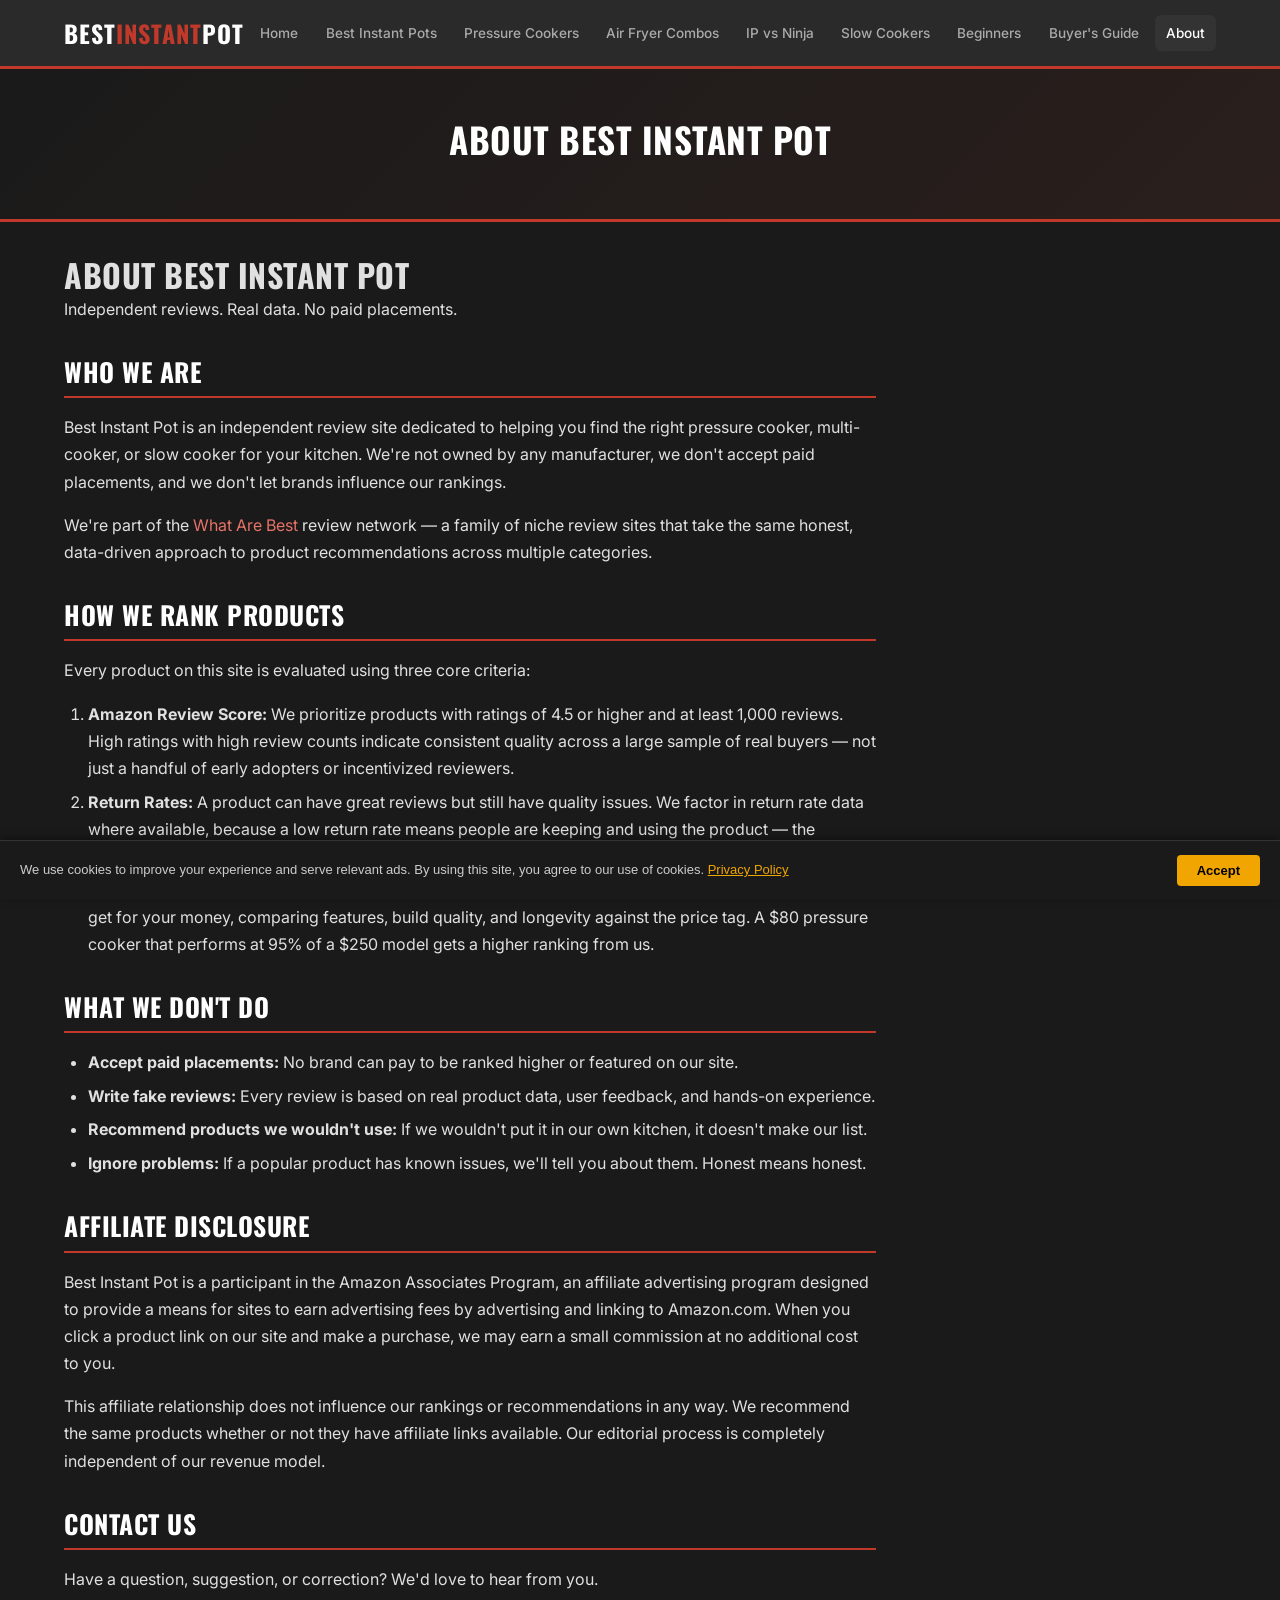
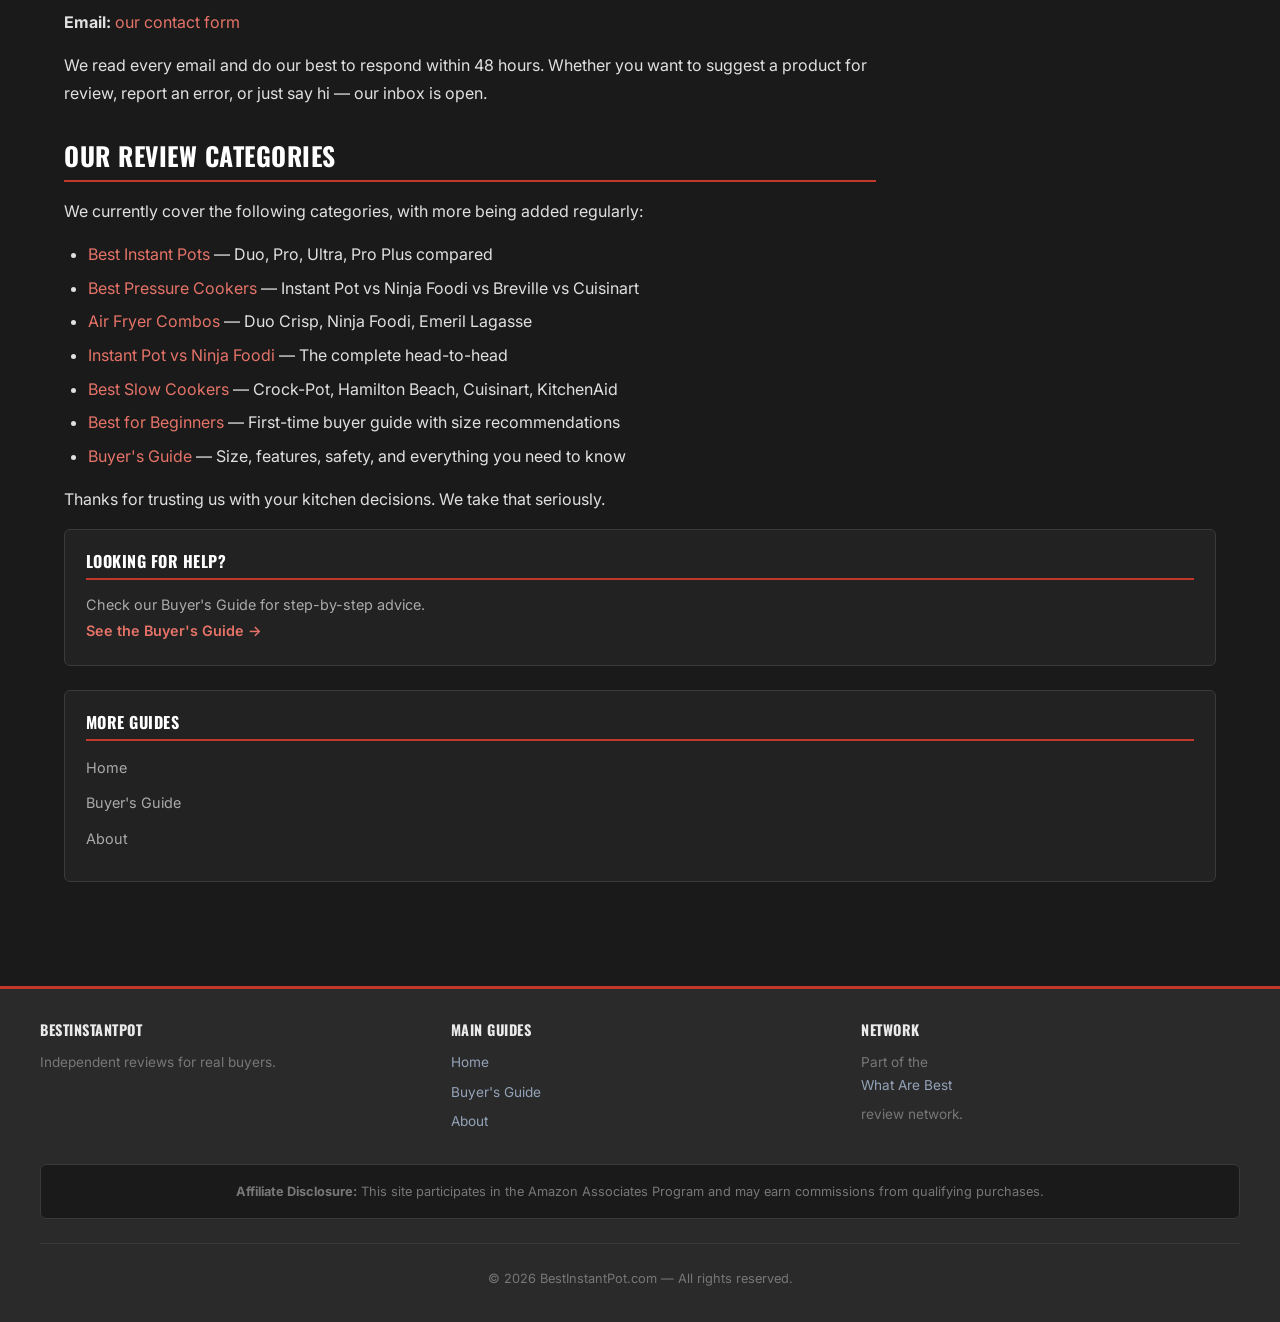
==== commit 12021748: "SEO autofix: add missing canonical/meta-description/robots tags" ====
--- a/about.html
+++ b/about.html
@@ -1,6 +1,7 @@
 <!DOCTYPE html>
 <html lang="en">
 <head>
+<meta name="robots" content="index,follow">
 <meta charset="UTF-8">
 <meta name="viewport" content="width=device-width,initial-scale=1.0">
 <title>About Best Instant Pot — Independent Pressure Cooker Reviews</title>
@@ -134,5 +135,11 @@
 b.addEventListener('click',function(e){e.preventDefault();window.scrollTo({top:0,behavior:'smooth'})})})();
 </script>
 
+
+<div id="cookie-consent-banner" style="position:fixed;bottom:0;left:0;right:0;background:#1a1a1a;color:#ccc;font-family:sans-serif;font-size:13px;padding:14px 20px;display:flex;align-items:center;justify-content:space-between;gap:16px;flex-wrap:wrap;z-index:99999;border-top:1px solid #333;box-shadow:0 -2px 8px rgba(0,0,0,.4)">
+  <span>We use cookies to improve your experience and serve relevant ads. By using this site, you agree to our use of cookies. <a href="/privacy.html" style="color:#f0a500;text-decoration:underline">Privacy Policy</a></span>
+  <button onclick="document.getElementById('cookie-consent-banner').style.display='none';localStorage.setItem('cookie_ok','1')" style="background:#f0a500;color:#000;border:none;padding:8px 20px;border-radius:4px;cursor:pointer;font-weight:700;white-space:nowrap;font-size:13px">Accept</button>
+</div>
+<script>if(localStorage.getItem('cookie_ok'))document.getElementById('cookie-consent-banner').style.display='none';</script>
 </body>
 </html>
